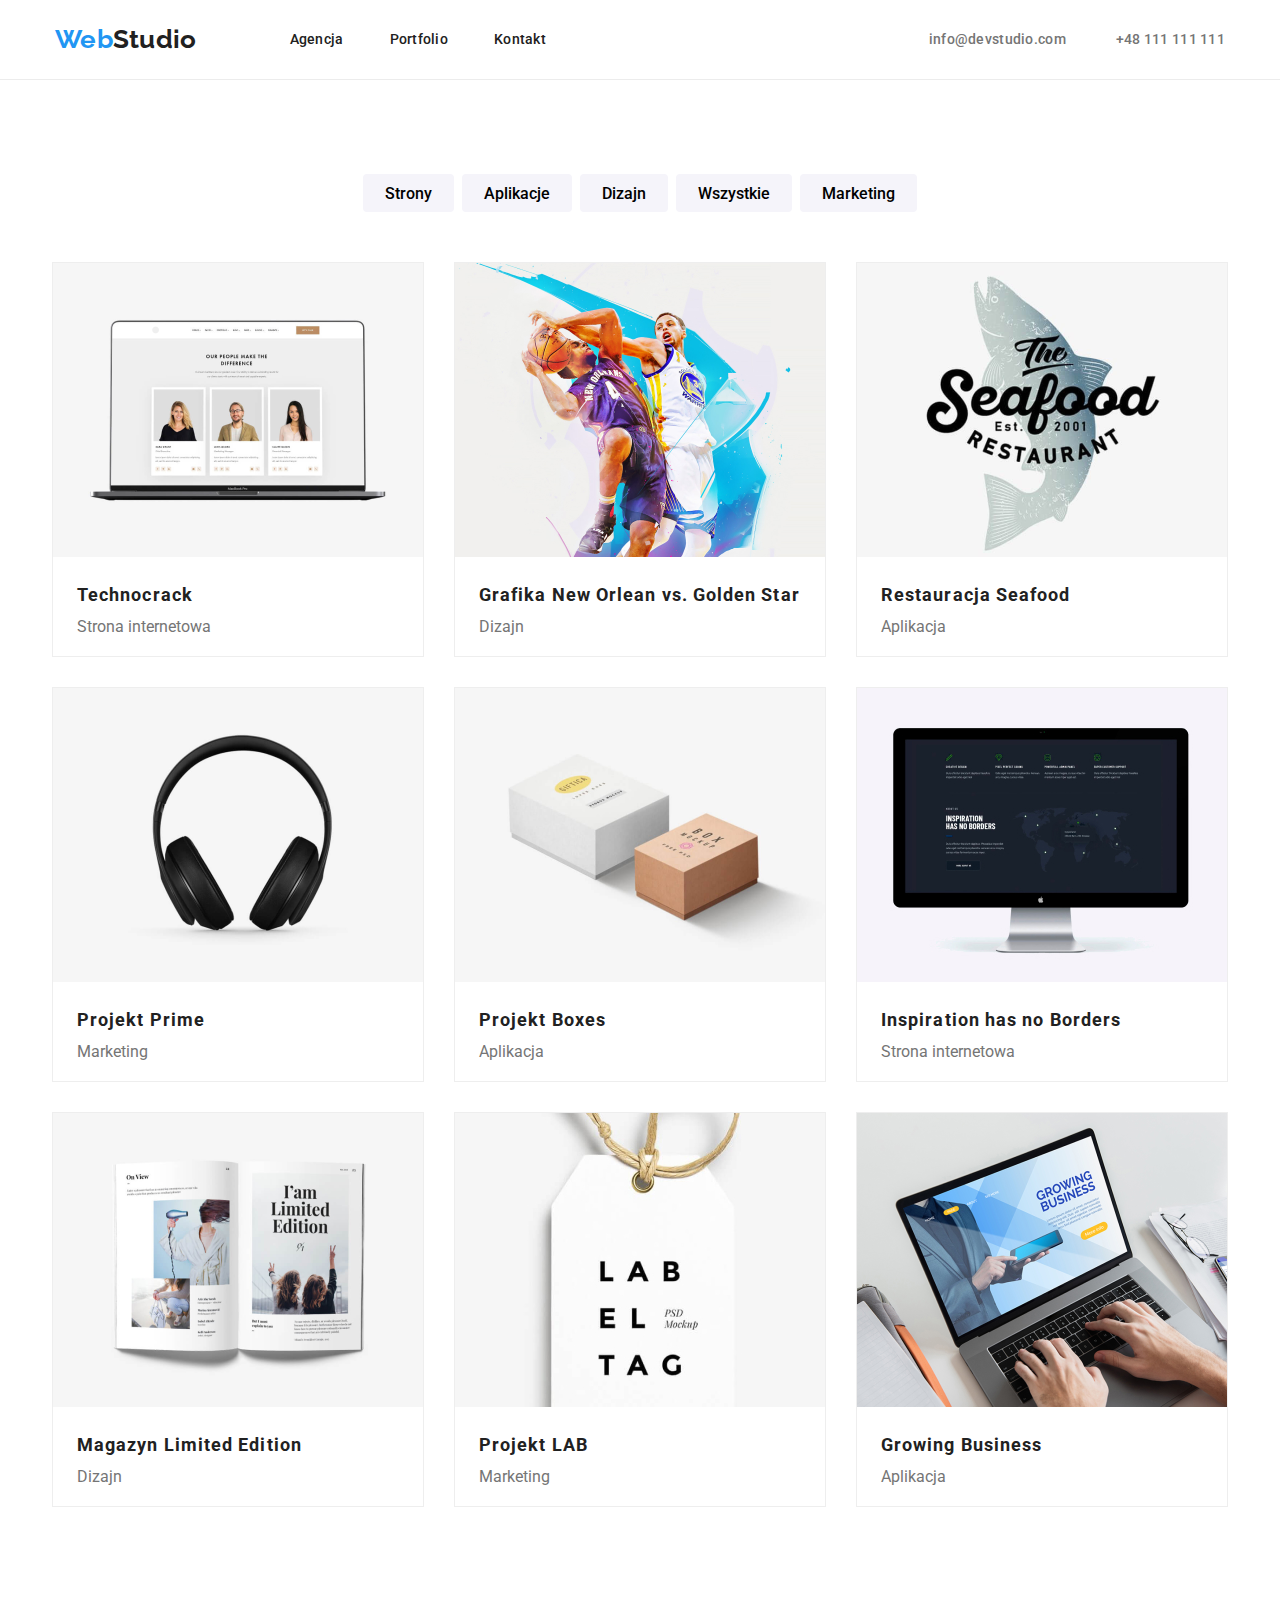
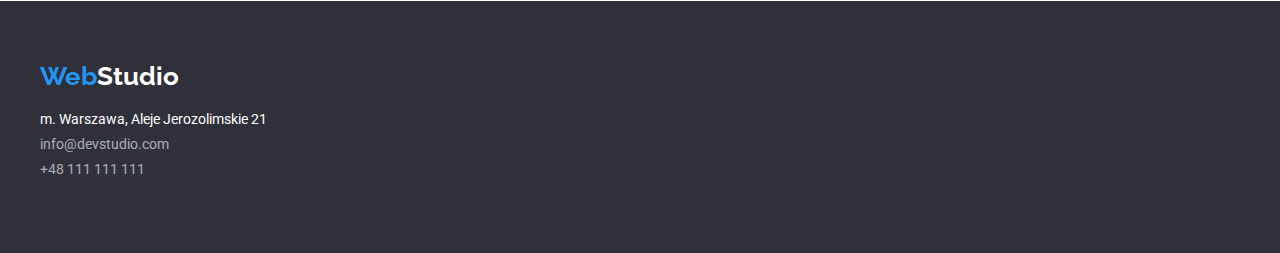
==== portfolio.html @ 92ea2f2b "#1" ====
<!DOCTYPE html>
<html lang="pl">
  <head>
    <meta charset="utf-8" />
    <meta name="description" content="Projekt realizowany w ramach zadania domowego GoIT" />
    <meta http-equiv="X-UA-Compatible" content="IE=edge" />
    <meta name="viewport" content="width=device-width, initial-scale=1.0" />
    <title>Zadanie domowe #3</title>
    <link rel="preconnect" href="https://fonts.googleapis.com" />
    <link rel="preconnect" href="https://fonts.gstatic.com" crossorigin />
    <link
      href="https://fonts.googleapis.com/css2?family=Raleway:wght@700&family=Roboto:wght@400;500;700;900&display=swap"
      rel="stylesheet"
    />
    <link rel="stylesheet" href="css/styles.css" />
  </head>
  <body style="font-family: 'Roboto'; color: #757575; font-style: normal">
    <header>
      <div class="box4">
        <div class="container navbar-wrapper">
          <nav>
            <ul class="lists navbar-lists">
              <li class="logo">
                <a class="menu-text" href="index.html" title="Strona główna">
                  <span class="logo-blue">Web</span><span class="logo-black">Studio</span></a
                >
              </li>
              <li>
                <a class="links menu-text menu-text-nav" href="index.html" target="_self"
                  >Agencja</a
                >
              </li>
              <li>
                <a class="links menu-text menu-text-nav" href="portfolio.html" target="_self">
                  Portfolio
                </a>
              </li>
              <li><a class="links menu-text menu-text-nav" href="#">Kontakt</a></li>
            </ul>
          </nav>

          <ul class="lists navbar-lists contact">
            <li>
              <a class="links menu-kontakt" href="mailto:info@devstudio.com">info@devstudio.com</a>
            </li>
            <li>
              <a class="links menu-kontakt" href="tel:+48111111111">+48 111 111 111</a>
            </li>
          </ul>
        </div>
      </div>
    </header>
    <main>
      <div class="container">
        <section class="section">
          <ul class="lists portfolio-navbar">
            <li class="portfolio-navbar-item">
              <button class="portfolio-button" type="button">Strony</button>
            </li>
            <li class="portfolio-navbar-item">
              <button class="portfolio-button" type="button">Aplikacje</button>
            </li>
            <li class="portfolio-navbar-item">
              <button class="portfolio-button" type="button">Dizajn</button>
            </li>
            <li class="portfolio-navbar-item">
              <button class="portfolio-button" type="button">Wszystkie</button>
            </li>
            <li class="portfolio-navbar-item">
              <button class="portfolio-button" type="button">Marketing</button>
            </li>
          </ul>

          <ul class="lists portfolio-gallery">
            <li>
              <figure class="figure-portfolio">
                <img
                  src="images/portfolio1.jpg"
                  alt="Technocrack - strona internetowa"
                  width="370"
                  height="294"
                />
                <figcaption class="figcaption">
                  <h3 class="portfolio-names">Technocrack</h3>
                  <p class="gallery-description">Strona internetowa</p>
                </figcaption>
              </figure>
            </li>
            <li>
              <figure class="figure-portfolio">
                <img
                  src="images/portfolio2.jpg"
                  alt="Grafika New Orlean vs. Golden Star - Dizajn"
                  width="370"
                  height="294"
                />
                <figcaption class="figcaption">
                  <h3 class="portfolio-names">Grafika New Orlean vs. Golden Star</h3>
                  <p class="gallery-description">Dizajn</p>
                </figcaption>
              </figure>
            </li>
            <li>
              <figure class="figure-portfolio">
                <img
                  src="images/portfolio3.jpg"
                  alt="Restauracja Seafood - Aplikacja"
                  width="370"
                  height="294"
                />
                <figcaption class="figcaption">
                  <h3 class="portfolio-names">Restauracja Seafood</h3>
                  <p class="gallery-description">Aplikacja</p>
                </figcaption>
              </figure>
            </li>
            <li>
              <figure class="figure-portfolio">
                <img
                  src="images/portfolio4.jpg"
                  alt="Projekt Prime - Marketing"
                  width="370"
                  height="294"
                />
                <figcaption class="figcaption">
                  <h3 class="portfolio-names">Projekt Prime</h3>
                  <p class="gallery-description">Marketing</p>
                </figcaption>
              </figure>
            </li>
            <li>
              <figure class="figure-portfolio">
                <img
                  src="images/portfolio5.jpg"
                  alt="Projekt Boxes - Aplikacja"
                  width="370"
                  height="294"
                />
                <figcaption class="figcaption">
                  <h3 class="portfolio-names">Projekt Boxes</h3>
                  <p class="gallery-description">Aplikacja</p>
                </figcaption>
              </figure>
            </li>
            <li>
              <figure class="figure-portfolio">
                <img
                  src="images/portfolio6.jpg"
                  alt="Inspiration has no Borders - Strona internnetowa"
                  width="370"
                  height="294"
                />
                <figcaption class="figcaption">
                  <h3 class="portfolio-names">Inspiration has no Borders</h3>
                  <p class="gallery-description">Strona internetowa</p>
                </figcaption>
              </figure>
            </li>
            <li>
              <figure class="figure-portfolio">
                <img
                  src="images/portfolio7.jpg"
                  alt="Magazyn Limited Edition - Dizajn"
                  width="370"
                  height="294"
                />
                <figcaption class="figcaption">
                  <h3 class="portfolio-names">Magazyn Limited Edition</h3>
                  <p class="gallery-description">Dizajn</p>
                </figcaption>
              </figure>
            </li>
            <li>
              <figure class="figure-portfolio">
                <img
                  src="images/portfolio8.jpg"
                  alt="Projekt LAB - Marketing"
                  width="370"
                  height="294"
                />
                <figcaption class="figcaption">
                  <h3 class="portfolio-names">Projekt LAB</h3>
                  <p class="gallery-description">Marketing</p>
                </figcaption>
              </figure>
            </li>
            <li>
              <figure class="figure-portfolio">
                <img
                  src="images/portfolio9.jpg"
                  alt="Growing Business - Aplikacja"
                  width="370"
                  height="294"
                />
                <figcaption class="figcaption">
                  <h3 class="portfolio-names">Growing Business</h3>
                  <p class="gallery-description">Aplikacja</p>
                </figcaption>
              </figure>
            </li>
          </ul>
        </section>
      </div>
    </main>
    <footer class="footer box3">
      <div class="container">
        <a class="links" href="index.html" title="Strona główna">
          <p class="logo-blue">
            <span class="blue">Web</span><span class="logo-white">Studio</span>
          </p>
        </a>
        <ul class="footer-list lists">
          <li>
            <address class="adres">m. Warszawa, Aleje Jerozolimskie 21</address>
          </li>
          <li>
            <a class="footer-address links" href="mailto:info@devstudio.com">info@devstudio.com</a>
          </li>
          <li>
            <a class="footer-address links" href="tel:+48111111111">+48 111 111 111</a>
          </li>
        </ul>
      </div>
    </footer>
  </body>
</html>
---- css/styles.css ----
/*body {
  display: inline;
}

*/

body {
  margin: 0;
}

h1,
h2,
h3,
h4,
h5,
h6,
ul,
p {
  margin: 0;
  padding: 0;
  border: 0;
  font-size: 100%;
  font: inherit;
}
.navbar-wrapper {
  display: flex;
  justify-content: space-between;
  align-items: center;
}
.box4 {
  border-bottom: 1px solid #ececec;
  background-color: #ffffff;
  height: 80px;
  box-sizing: border-box;
}
.contact {
  display: flex;
  gap: 50px;
  padding-right: 15px;
}

.container {
  margin: 0 auto;
  width: 100%;
  max-width: 1200px;
}
.navbar-lists {
  display: flex;
  align-items: center;
  padding-top: 24px;
  padding-bottom: 25px;
  padding-left: 15px;
}

/*
.header-menu {
  display: inline-flex;
}
*/
.gallery-set > li {
  height: 294px;
}
.logo {
  padding-right: 93px;
  display: block;
  text-decoration: none;
}
.section {
  padding-top: 94px;
  padding-bottom: 94px;
}
/* to jest część do zadania 2*/
.lists {
  list-style-type: none;
}
.links {
  display: block;
}

.links:link {
  text-decoration: none;
}
.links:hover,
.links:focus {
  color: #2196f3;
}

.logo-blue {
  color: #2196f3;
  font-family: 'Raleway';
  font-style: normal;
  font-weight: 700;
  font-size: 26px;
  padding-top: 60px;
  padding-bottom: 20px;
}
.logo-white {
  color: #ffffff;
  font-family: 'Raleway';
  font-style: normal;
  font-weight: 700;
  font-size: 26px;
}
.logo-black {
  color: #212121;
  font-family: 'Raleway';
  font-style: normal;
  font-weight: 700;
  font-size: 26px;
}
.menu-text {
  font-size: 14px;
  color: #212121;
  font-weight: 500;
  letter-spacing: 0.02em;
  text-decoration: none;
}
.menu-text-nav {
  padding-right: 46px;
}
.menu-text:first {
  padding-right: 0;
}
.menu-kontakt {
  color: #757575;
  font-weight: 500;
  font-size: 14px;
  letter-spacing: 0.02em;
}
.menu-kontakt:first {
  padding-right: 46px;
}
.banner-text {
  font-weight: 900;
  font-size: 44px;
  line-height: 136%;
  text-align: center;
  letter-spacing: 0.06em;
  text-transform: uppercase;
  color: #ffffff;
  max-width: 696px;
  padding-bottom: 30px;
}
.banner-button {
  width: 200px;
  height: 50px;

  font-family: 'Roboto';
  background-color: #2196f3;
  color: #ffffff;
  font-weight: 700;
  font-size: 16px;
  line-height: 30px;
  cursor: pointer;
  box-shadow: 0px 4px 4px rgba(0, 0, 0, 0.15);
  border-radius: 4px;
}
.banner {
  display: flex;
  flex-direction: column;
  align-items: center;
  background-image: url(images/background.png);
}
.features-set {
  display: flex;
  flex-wrap: wrap;
  gap: 30px;
  justify-content: center;
  padding-bottom: 94px;
  padding-inline-start: 0px;
}
.features-item {
  width: 270px;
  /*
  padding: 10px; */
  background-color: #ffffff;
}
.team-set {
  display: flex;
  flex-wrap: wrap;
  gap: 30px;
  justify-content: center;
}
.team-item {
  width: 270;
}
.team {
  background-color: #f5f4fa;
}
.figure {
  margin: 0;
  background-color: #ffffff;
  border-radius: 0px 0px 4px 4px;
  box-shadow: 0px 1px 3px rgba(0, 0, 0, 0.12), 0px 1px 1px rgba(0, 0, 0, 0.14),
    0px 2px 1px rgba(0, 0, 0, 0.2);
  text-align: center;
}
.team-position {
  padding-bottom: 30px;
}
.figure > img {
  padding-bottom: 30px;
}
.features-headers {
  font-weight: 700;
  font-size: 14px;
  letter-spacing: 0.03em;
  text-transform: uppercase;
  color: #212121;
  padding-bottom: 10px;
}
.features-text {
  font-weight: 400;
  font-size: 14px;
  line-height: 171%;
  letter-spacing: 0.03em;
  text-align: justify;
}
.gallery {
  font-weight: 700;
  font-size: 36px;
  color: #212121;
  text-align: center;
  padding-bottom: 50px;
}
.gallery-set {
  display: flex;
  flex-wrap: wrap;
  gap: 30px;
  justify-content: center;
}
.team-names {
  font-weight: 500;
  font-size: 16px;
  letter-spacing: 0.03em;
  color: #212121;
  padding-bottom: 10px;
}
.footer {
  background-color: #2f303a;
  color: #ffffff;
  font-style: normal;
}
.footer-address {
  color: #ffffff;
  opacity: 60%;
}
.adres {
  font-style: normal;
}
.adres,
.footer-address {
  font-size: 14px;
  padding-bottom: 9px;
}
.footer-list {
  padding-bottom: 60px;
}
.box1 {
  background-image: url(images/background.png);
  background-color: #2f303a;
  height: 600px;
  display: flex;
  align-items: center;
  justify-content: center;
}
.box2 {
  background-color: #f5f4fa;
  height: 648px;
}
.box3 {
  background-color: #2f303a;
  height: 252px;
}

/* Część dotycząca portfolio */
.portfolio-button {
  background-color: #f5f4fa;
  border-radius: 4px;
  font-weight: 500;
  font-size: 16px;
  font-family: 'Roboto';
  cursor: pointer;
  height: 38px;
  border: 0;
  padding: 6px 22px;
}

.portfolio-button:hover,
.portfolio-button:focus {
  background-color: #2196f3;
  color: #ffffff;
}
.portfolio-names {
  font-style: normal;
  font-weight: 700;
  font-size: 18px;
  line-height: 200%;
  letter-spacing: 0.06em;
  color: #212121;
  padding-bottom: 4px;
}
.gallery-description {
  font-weight: 400;
  font-size: 16px;
}
.portfolio-navbar {
  display: flex;
  justify-content: center;
}
.portfolio-navbar-item {
  padding-right: 4px;
  padding-left: 4px;
  padding-bottom: 50px;
}
.portfolio-gallery {
  display: flex;
  flex-wrap: wrap;
  gap: 30px;
  justify-content: center;
}
.portfolio-gallery > img {
  padding-left: 0;
  padding-right: 0;
}
.figure-portfolio {
  margin-inline-start: 0;
  margin-inline-end: 0;
  background-color: #ffffff;
  text-align: center;
  border: 1px solid #eeeeee;
  margin: 0;
}
.figcaption {
  padding: 20px 24px;
  text-align: left;
}
.figure-portfolio > img {
  vertical-align: top;
}
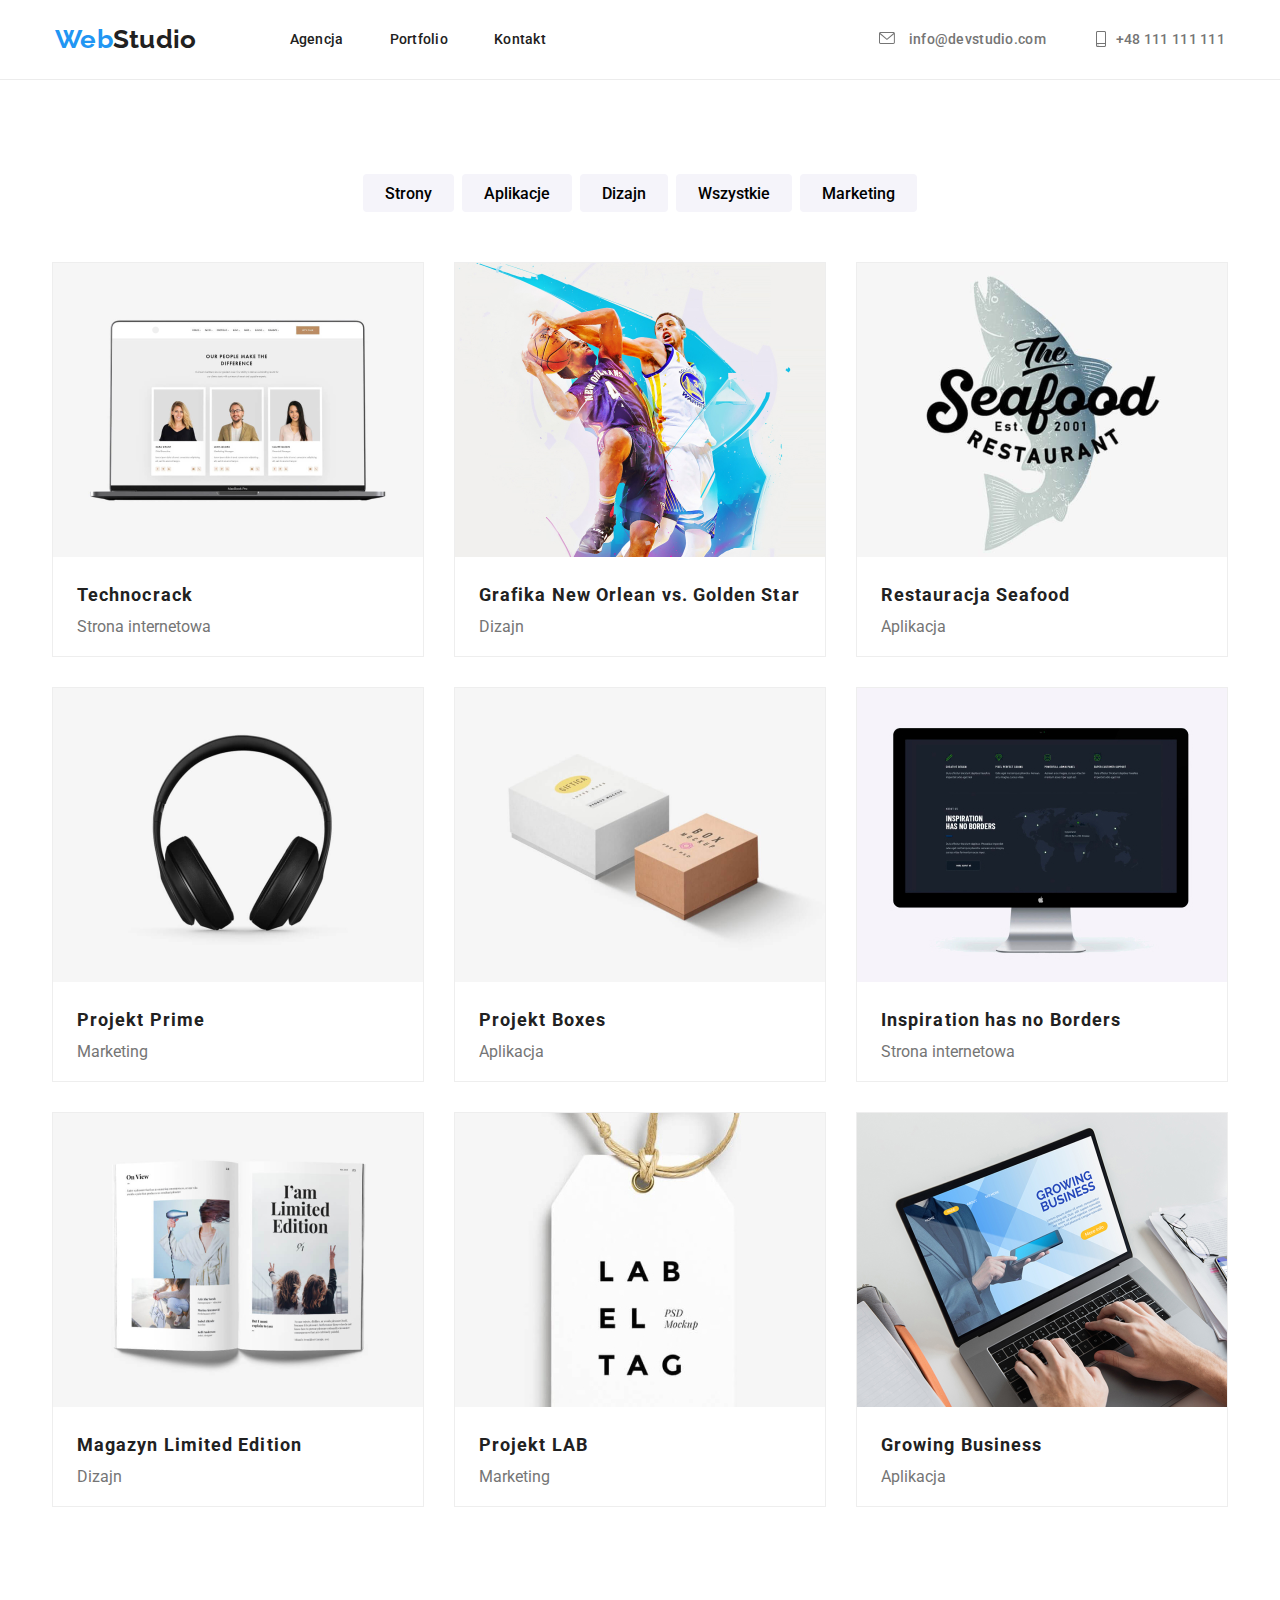
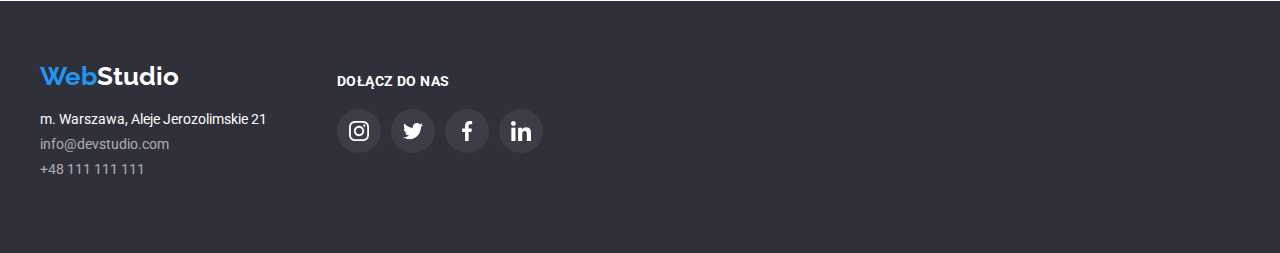
==== commit daf470bf: "20221120 #1" ====
--- a/portfolio.html
+++ b/portfolio.html
@@ -5,7 +5,7 @@
     <meta name="description" content="Projekt realizowany w ramach zadania domowego GoIT" />
     <meta http-equiv="X-UA-Compatible" content="IE=edge" />
     <meta name="viewport" content="width=device-width, initial-scale=1.0" />
-    <title>Zadanie domowe #3</title>
+    <title>Zadanie domowe #4</title>
     <link rel="preconnect" href="https://fonts.googleapis.com" />
     <link rel="preconnect" href="https://fonts.gstatic.com" crossorigin />
     <link
@@ -40,10 +40,18 @@
           </nav>
 
           <ul class="lists navbar-lists contact">
-            <li>
-              <a class="links menu-kontakt" href="mailto:info@devstudio.com">info@devstudio.com</a>
-            </li>
-            <li>
+            <li class="level">
+              <a class="links menu-kontakt" href="mailto:info@devstudio.com">
+                <svg class="contact-icon" width="16" height="12">
+                  <use href="./images/icons.svg#icon-envelope"></use>
+                </svg>
+                info@devstudio.com</a
+              >
+            </li>
+            <li class="level">
+              <svg class="contact-icon" width="10" height="16">
+                <use href="./images/icons.svg#icon-smartphone"></use>
+              </svg>
               <a class="links menu-kontakt" href="tel:+48111111111">+48 111 111 111</a>
             </li>
           </ul>
@@ -204,22 +212,53 @@
     </main>
     <footer class="footer box3">
       <div class="container">
-        <a class="links" href="index.html" title="Strona główna">
-          <p class="logo-blue">
-            <span class="blue">Web</span><span class="logo-white">Studio</span>
-          </p>
-        </a>
-        <ul class="footer-list lists">
-          <li>
-            <address class="adres">m. Warszawa, Aleje Jerozolimskie 21</address>
-          </li>
-          <li>
-            <a class="footer-address links" href="mailto:info@devstudio.com">info@devstudio.com</a>
-          </li>
-          <li>
-            <a class="footer-address links" href="tel:+48111111111">+48 111 111 111</a>
-          </li>
-        </ul>
+        <div class="footer-columns">
+          <div class="footer-contact-links">
+            <a class="links" href="index.html" title="Strona główna">
+              <p class="logo-blue">
+                <span class="blue">Web</span><span class="logo-white">Studio</span>
+              </p>
+            </a>
+            <ul class="footer-list lists">
+              <li>
+                <address class="adres">m. Warszawa, Aleje Jerozolimskie 21</address>
+              </li>
+              <li>
+                <a class="footer-address links" href="mailto:info@devstudio.com"
+                  >info@devstudio.com</a
+                >
+              </li>
+              <li>
+                <a class="footer-address links" href="tel:+48111111111">+48 111 111 111</a>
+              </li>
+            </ul>
+          </div>
+          <div class="footer-social-container">
+            <p class="footer-text">Dołącz do nas</p>
+            <div class="footer-social-icons">
+              <a class="footer-icons-bg" href="#">
+                <svg class="footer-icons" width="20" height="20">
+                  <use href="./images/icons.svg#icon-instagram-2"></use>
+                </svg>
+              </a>
+              <a class="footer-icons-bg" href="#">
+                <svg class="footer-icons" width="20" height="20">
+                  <use href="./images/icons.svg#icon-twitter-1"></use>
+                </svg>
+              </a>
+              <a class="footer-icons-bg" href="#">
+                <svg class="footer-icons" width="20" height="20">
+                  <use href="./images/icons.svg#icon-facebook-1"></use>
+                </svg>
+              </a>
+              <a class="footer-icons-bg" href="#">
+                <svg class="footer-icons" width="20" height="20">
+                  <use href="./images/icons.svg#icon-linkedin-1"></use>
+                </svg>
+              </a>
+            </div>
+          </div>
+        </div>
       </div>
     </footer>
   </body>
--- a/css/styles.css
+++ b/css/styles.css
@@ -159,7 +159,7 @@
   display: flex;
   flex-direction: column;
   align-items: center;
-  background-image: url(images/background.png);
+  background-image: url(https://github.com/Piotrek92PL/goit-markup-hw-04/blob/main/images/background.png);
 }
 .features-set {
   display: flex;
@@ -196,7 +196,7 @@
   text-align: center;
 }
 .team-position {
-  padding-bottom: 30px;
+  padding-bottom: 16px;
 }
 .figure > img {
   padding-bottom: 30px;
@@ -257,16 +257,30 @@
   padding-bottom: 60px;
 }
 .box1 {
-  background-image: url(images/background.png);
+  /*background-image: url(https://github.com/Piotrek92PL/goit-markup-hw-04/blob/main/images/background.png); */
   background-color: #2f303a;
+
+  display: flex;
+  align-items: center;
+  justify-content: center;
+  background-image: /* linear-gradient (rgba(47, 48, 58, 0.4), rgba(255, 255, 255, 0)), */ url(../images/background.png);
+  background-size: cover;
+  background-repeat: no-repeat;
   height: 600px;
-  display: flex;
-  align-items: center;
-  justify-content: center;
-}
+}
+
+/*
+.background {
+  background-image: url(../images/background.png);
+  background-size: contain;
+  background-repeat: no-repeat;
+  height: 200px;
+  padding: 0;
+}
+*/
 .box2 {
   background-color: #f5f4fa;
-  height: 648px;
+  height: 708px;
 }
 .box3 {
   background-color: #2f303a;
@@ -338,3 +352,131 @@
 .figure-portfolio > img {
   vertical-align: top;
 }
+.contact-icon {
+  fill: #757575;
+  margin-right: 10px;
+}
+
+.contact-icon:hover,
+.contact-icon:focus {
+  fill: #2196f3;
+}
+
+.level {
+  display: flex;
+  flex-wrap: no-wrap;
+}
+/* href="./images/icons.svg#icon-smartphone"; */
+.level:hover a {
+  color: #2196f3;
+}
+.level:hover svg {
+  fill: #2196f3;
+}
+.features-icons {
+  padding: 25px 100px 25px 100px;
+  border-radius: 3px;
+  background-color: #f5f4fa;
+  margin-bottom: 30px;
+}
+.social-icons-container {
+  display: flex;
+  width: 206px;
+  margin-left: 32px;
+  margin-right: 32px;
+  padding-bottom: 42px;
+  justify-content: space-between;
+}
+.social-icons {
+  fill: #afb1b8;
+  justify-content: space-between;
+  padding: 12px;
+}
+
+.social-icons:hover {
+  fill: #ffffff;
+  cursor: pointer;
+}
+
+.client-icons-container {
+  margin-left: 15px;
+  max-width: 1170px;
+  display: flex;
+  justify-content: space-between;
+}
+.client-icons-border {
+  width: 170px;
+  border: 1px solid #afb1b8;
+  border-radius: 4px;
+}
+.client-icons {
+  padding: 17.71px 32px;
+  fill: #afb1b8;
+}
+.icon-background {
+  border-radius: 22px;
+}
+.footer-contact-links {
+  max-width: 246px;
+}
+.footer-columns {
+  display: flex;
+}
+.footer-text {
+  font-weight: 700;
+  font-size: 14px;
+  line-height: 16px;
+  letter-spacing: 0.03em;
+  text-transform: uppercase;
+
+  color: #ffffff;
+  padding-top: 72px;
+  padding-bottom: 20px;
+}
+.footer-social-container {
+  padding-left: 70px;
+  width: 206px;
+}
+.footer-social-icons {
+  display: flex;
+  justify-content: space-between;
+}
+.footer-icons {
+  fill: #ffffff;
+  padding: 12px;
+}
+.figure-portfolio:hover {
+  box-shadow: 0px 1px 3px rgba(0, 0, 0, 0.12), 0px 1px 1px rgba(0, 0, 0, 0.14),
+    0px 2px 1px rgba(0, 0, 0, 0.2);
+  cursor: pointer;
+}
+.client-icons-border:hover,
+.client-icons-border:focus {
+  border-color: #2196f3;
+  cursor: pointer;
+}
+.client-icons:hover,
+.client-icons:hover {
+  fill: #2196f3;
+  cursor: pointer;
+}
+.social-icons-bg:hover {
+  border-radius: 50%;
+  background-color: #2196f3;
+  width: 44px;
+  height: 44px;
+}
+.footer-icons-bg {
+  background-color: #ffffff10;
+  border-radius: 50%;
+  width: 44px;
+  height: 44px;
+}
+.footer-icons-bg:hover,
+.footer-icons-bg:focus {
+  background-color: #2196f3;
+  border-radius: 50%;
+  width: 44px;
+  height: 44px;
+  cursor: pointer;
+}